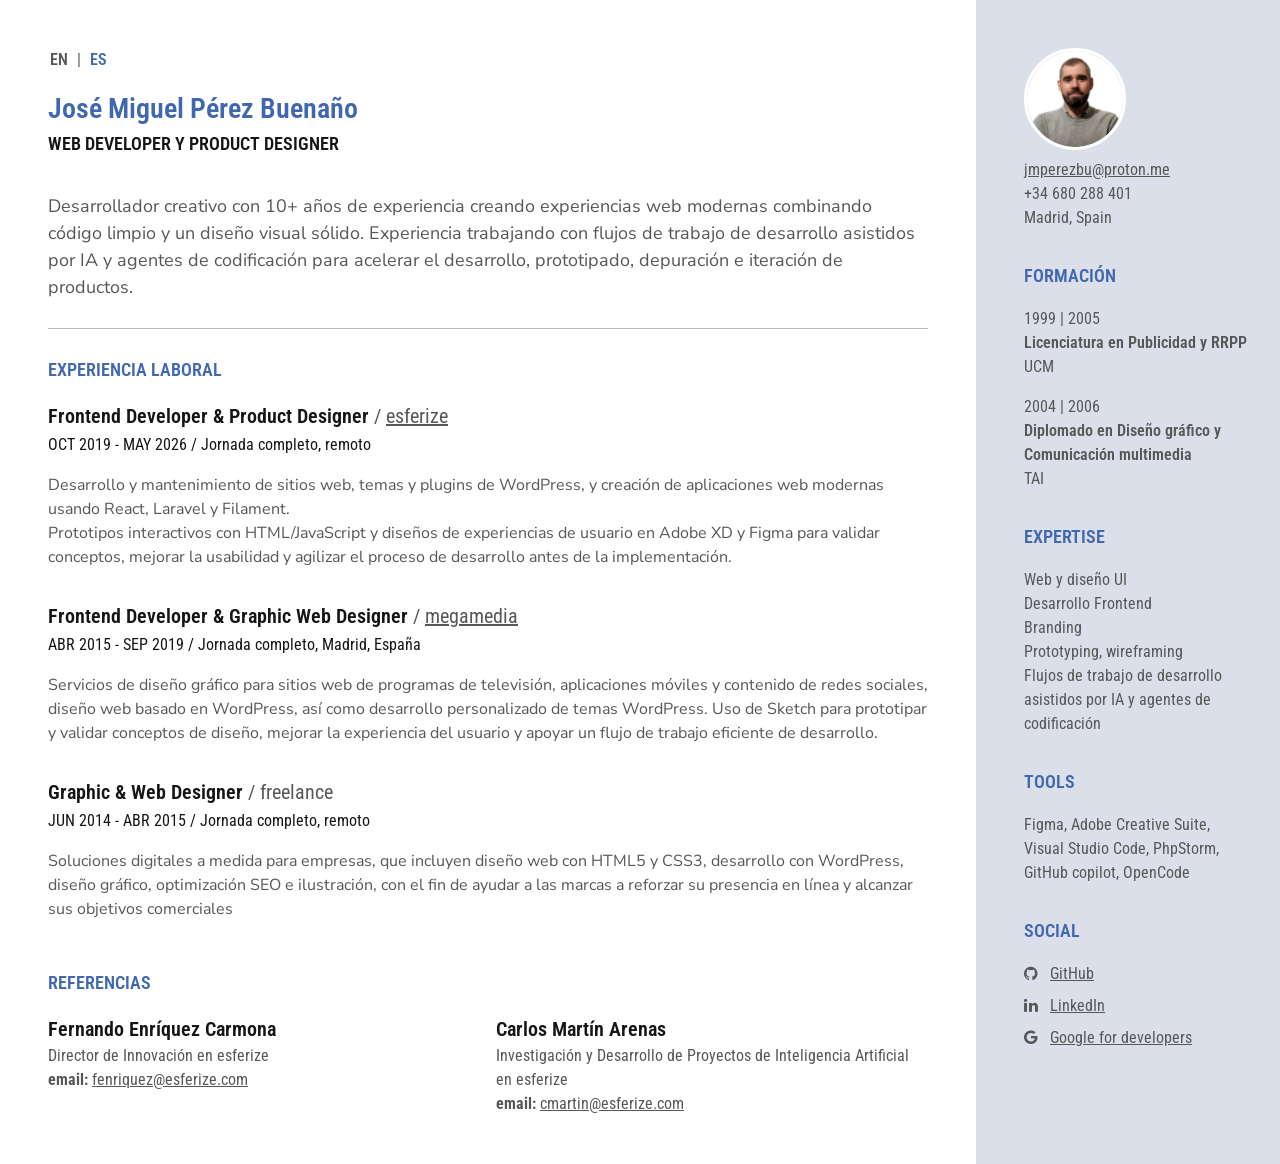
==== index-es.html @ ab6ce2e6 "spanish translation" ====
<html lang="es">
  <head>
    <title>José Miguel Pérez Buenaño - Frontend Developer & Product Designer | CV</title>
    <meta charset="UTF-8">
    <meta name="viewport" content="width=device-width, initial-scale=1">
    <link rel="icon" href="assets/favicon.ico" sizes="32x32">
    <link rel="icon" href="assets/genfavicon-32.png" sizes="32x32">
    <link rel="icon" href="assets/genfavicon-16.png" sizes="16x16">
    <link rel="apple-touch-icon" href="assets/apple-touch-icon-57x57.png" sizes="57x57">
    <link rel="apple-touch-icon" href="assets/apple-touch-icon-114x114.png" sizes="114x114">
    <link rel="apple-touch-icon" href="assets/apple-touch-icon-120x120.png" sizes="120x120">
    <link rel="apple-touch-icon" href="assets/apple-touch-icon-180x180.png" sizes="180x180">
    <link rel="manifest" href="assets/site.webmanifest">
    <meta name="description" content="Desarrollador frontend y diseñador de productos con 10+ años de experiencia. Experto en React, Laravel, desarrollo asistido por IA y diseño web.">
    <meta name="robots" content="index, follow">
    <meta name="theme-color" content="#151515">
    <link rel="canonical" href="https://jmperezbu-cv.netlify.app/">
    <meta property="og:title" content="José Miguel Pérez Buenaño - Desarrollador Frontend y Diseñador de Productos">
    <meta property="og:description" content="Desarrollador creativo con 10+ años construyendo experiencias web modernas combinando código limpio y diseño visual sólido.">
    <meta property="og:type" content="profile">
    <meta property="og:url" content="https://jmperezbu-cv.netlify.app/">
    <meta property="og:image" content="https://jmperezbu-cv.netlify.app/assets/jmperezbu.png">
    <meta name="twitter:card" content="summary_large_image">
    <meta name="twitter:title" content="José Miguel Pérez Buenaño - Desarrollador Frontend y Diseñador de Productos">
    <meta name="twitter:description" content="Desarrollador creativo con 10+ años construyendo experiencias web modernas combinando código limpio y diseño visual sólido.">
    <meta name="twitter:image" content="https://jmperezbu-cv.netlify.app/assets/jmperezbu.png">
    <link rel="preconnect" href="https://fonts.googleapis.com">
    <link href="https://fonts.googleapis.com/css2?family=Nunito+Sans:ital,opsz,wght@0,6..12,200..1000;1,6..12,200..1000&family=Roboto+Condensed:ital,wght@0,100..900;1,100..900&display=swap" rel="stylesheet">
    <link rel="stylesheet" href="https://cdnjs.cloudflare.com/ajax/libs/font-awesome/4.7.0/css/font-awesome.min.css">
    <link rel="stylesheet" href="assets/style.css">
    <script type="application/ld+json">
    {
      "@context": "https://schema.org",
      "@type": "Person",
      "name": "José Miguel Pérez Buenaño",
      "url": "https://jmperezbu-cv.netlify.app/",
      "image": "https://jmperezbu-cv.netlify.app/assets/jmperezbu.png",
      "jobTitle": "Desarrollador Frontend y Diseñador de Productos",
      "email": "jmperezbu@proton.me",
      "telephone": "+34 680 288 401",
      "description": "Desarrollador creativo con 10+ años de experiencia construyendo experiencias web modernas combinando código limpio y diseño visual sólido.",
      "address": {
        "@type": "PostalAddress",
        "addressCity": "Madrid",
        "addressCountry": "España"
      },
      "sameAs": [
        "https://github.com/semiarte",
        "https://www.linkedin.com/in/semiarte/?locale=en-US",
        "https://me.developers.google.com/u/josemipebu"
      ],
      "knowsAbout": [
        "Diseño web y UI",
        "Desarrollo frontend",
        "Branding",
        "Prototipado",
        "Desarrollo asistido por IA"
      ],
      "worksFor": {
        "@type": "Organization",
        "name": "esferize",
        "url": "https://www.esferize.com/"
      }
    }
    </script>
  </head>
  <body>
    <div class="container">
        <div class="layout">
            <!-- main content -->
            <div class="main-content">
                <nav>
                    <ul>
                        <li><a class="nav-link_link" href=".">EN</a></li>
                        <li>|</li>
                        <li><a class="nav-link_active" href="index-es.html">ES</a></li>
                    </ul>
                </nav>
                <header>
                    <h1>José Miguel Pérez Buenaño</h1>
                    <h2>Web developer y product designer</h2>
                <p>Desarrollador creativo con 10+ años de experiencia creando experiencias web modernas combinando código limpio y un diseño visual sólido. Experiencia trabajando con flujos de trabajo de desarrollo asistidos por IA y agentes de codificación para acelerar el desarrollo, prototipado, depuración e iteración de productos.</p>
                </header>
                <main>
                    <!-- Work Experience section -->
                    <section class="experience">
                        <h3>Experiencia laboral</h3>
                        <div class="experience-items">
                            <!-- Experience item 1 -->
                            <div class="experience-item">
                                <h4>Frontend Developer & Product Designer
                                    <span class="company-name">/ <a href="https://www.esferize.com/"
                                            target="_blank">esferize</a></span>
                                </h4>
                                <p class="company-date">OCT 2019 - MAY 2026 <span class="company-location">/ Jornada completo,
                                        remoto</span></p>
                                <div class="job-description">
                                <p>Desarrollo y mantenimiento de sitios web, temas y plugins de WordPress, y creación de aplicaciones web modernas usando React, Laravel y Filament.</p>
                                <p>Prototipos interactivos con HTML/JavaScript y diseños de experiencias de usuario en Adobe XD y Figma para validar conceptos, mejorar la usabilidad y agilizar el proceso de desarrollo antes de la implementación.</p>
                                </div>
                            </div>
                            <!-- Experience item 2 -->
                            <div class="experience-item">
                                <h4>Frontend Developer & Graphic Web Designer
                                    <span class="company-name">/ <a href="https://megamedia.es/"
                                            target="_blank">megamedia</a></span>
                                </h4>
                            <p class="company-date">ABR 2015 - SEP 2019 <span class="company-location">/ Jornada completo, Madrid,
                                        España</span></p>
                                <div class="job-description">
                                    <p>Servicios de diseño gráfico para sitios web de programas de televisión, aplicaciones móviles y contenido de redes sociales, diseño web basado en WordPress, así como desarrollo personalizado de temas WordPress. Uso de Sketch para prototipar y validar conceptos de diseño, mejorar la experiencia del usuario y apoyar un flujo de trabajo eficiente de desarrollo.</p>
                                </div>
                            </div>
                            <!-- Experience item 3 -->
                            <div class="experience-item">
                                <h4>Graphic & Web Designer
                                    <span class="company-name">/ freelance</span>
                                </h4>
                                <p class="company-date">JUN 2014 - ABR 2015 <span class="company-location">/ Jornada completo,
                                        remoto</span></p>
                                <div class="job-description">
                                    <p>Soluciones digitales a medida para empresas, que incluyen diseño web con HTML5 y CSS3, desarrollo con WordPress, diseño gráfico, optimización SEO e ilustración, con el fin de ayudar a las marcas a reforzar su presencia en línea y alcanzar sus objetivos comerciales</p>
                                </div>
                            </div>
                        </div>
                    </section>
                    <!-- References section -->
                    <section class="references">
                        <h3>Referencias</h3>
                        <div class="reference-items">
                            <!-- Reference item 1 -->
                            <div class="reference-item">
                                <h4>Fernando Enríquez Carmona</h4>
                                <p>Director de Innovación en esferize</p>
                                <p><strong>email:</strong> <a href="mailto:email: fenriquez@esferize.com"
                                        target="_blank">fenriquez@esferize.com</a></p>
                            </div>
                            <!-- Reference item 2 -->
                            <div class="reference-item">
                                <h4>Carlos Martín Arenas</h4>
                                <p>Investigación y Desarrollo de Proyectos de Inteligencia Artificial en esferize</p>
                                <p><strong>email:</strong> <a href="mailto:email: cmartin@esferize.com"
                                        target="_blank">cmartin@esferize.com</a></p>
                            </div>
                        </div>
                    </section>
                </main>
            </div>
            <!-- sidebar  -->
            <aside>
                <!-- Personal Information -->
                <section class="personal-info">
                    <div class="personal-photo">
                        <img src="assets/jmperezbu.png" width="102" height="102" alt="José Miguel Pérez Buenaño" class="profile-photo">
                    </div>
                    <div class="personal-details">
                        <p><a href="mailto:jmperezbu@proton.me" target="_blank">jmperezbu@proton.me</a></p>
                        <p>+34 680 288 401</p>
                        <p>Madrid, Spain</p>
                    </div>
                </section>
                <!-- Education -->
                <section class="education">
                    <h3>Formación</h3>
                    <div class="education-items">
                        <!-- Education 1 -->
                        <div class="education-item">
                            <p class="education-item_years">1999 | 2005</p>
                            <h4>Licenciatura en Publicidad y RRPP</h4>
                            <p class="education-item_institution">UCM</p>
                        </div>
                        <!-- Education item 2 -->
                        <div class="education-item">
                            <p class="education-item_years">2004 | 2006</p>
                            <h4>Diplomado en Diseño gráfico y Comunicación multimedia</h4>
                            <p class="education-item_institution">TAI</p>
                        </div>
                    </div>
                </section>
                <section class="expertise">
                    <h3>Expertise</h3>
                    <ul class="skills-list">
                        <li>Web y diseño UI</li>
                        <li>Desarrollo Frontend</li>
                        <li>Branding</li>
                        <li>Prototyping, wireframing</li>
                        <li>Flujos de trabajo de desarrollo asistidos por IA y agentes de codificación</li>
                    </ul>
                </section>
                <section class="tools">
                    <h3>Tools</h3>
                    <p class="skills-list">
                        Figma, Adobe Creative Suite, Visual Studio Code, PhpStorm, GitHub copilot, OpenCode
                    </p>
                </section>
                <section class="social">
                    <h3>Social</h3>
                    <ul class="social-links">
                    <li><i class="fa fa-github" aria-hidden="true"></i> <a href="https://github.com/semiarte" target="_blank">GitHub</a></li>
                    <li><i class="fa fa-linkedin" aria-hidden="true"></i> <a href="https://www.linkedin.com/in/semiarte/?locale=es" target="_blank">LinkedIn</a></li>
                    <li><i class="fa fa-google" aria-hidden="true"></i> <a href="https://me.developers.google.com/u/josemipebu" target="_blank">Google for developers</a>
                        </li>
                    </ul>
                </section>
            </aside>
        </div>
    </div>
  </body>
</html>
---- assets/style.css ----
* {
    margin: 0;
    padding: 0;
    box-sizing: border-box;
}

:root {
    --primary-color: #151515;
    --accent-color: #4167AF;
    --background-color: #DADFE9;
    --text-color: #575757;
}

.container {
    width: 100%;
    margin: 0 auto;
    max-width: 1320px;
}

html, body {
    font-size: 16px;
    line-height: 1.5;
    color: var(--text-color);
}

h1, h2, h3, h4 {
    color: var(--primary-color);
}

html, body, h1, h2, h3, h4 { font-family: "Roboto Condensed", sans-serif; }

h1 {
    font-size: 28px;
}

h2, h3 {
    font-size: 18px;
}

h4 {
    font-size: 20px;
}

h1, h2, h3, h4 { font-weight: 600; }

h2, h3 { text-transform: uppercase; }

.experience-item h4 {
    margin-bottom: 2px;
}
.company-name {
    font-weight: 400;
    color: var(--text-color);
}
.company-date { margin-bottom: 1em; color: var(--primary-color); }

nav {
    margin-bottom: 1em;
}
nav li {
    display: inline-block;
    margin: 0 .15em;
}

nav li a {
    font-weight: 600;
    text-decoration: none;
    margin: 0;
}

a.nav-link {
    transition: color 0.3s ease;
}
a:hover.nav-link {
    color: #000000;
}

a.nav-link_active {
    color: var(--accent-color);
}

header p, .job-description {
  font-family: "Nunito Sans", sans-serif;
}

header h2 {
    margin-bottom: 2em;
}

header p {
    font-size: 18px;
    border-bottom: 1px solid rgba(0, 0, 0, .25);
    padding-bottom: 1.5em;
    margin-bottom: 1.5em;
}

h1, main h3, aside h3 {
    color: var(--accent-color);
}

main h3, aside h3 {
    margin-bottom: 1em;
}

.experience {
    margin-bottom: 3em;
}

.experience-item {
    margin-bottom: 2em;
}

.reference-items {
    display: grid;
    grid-template-columns: 1fr 1fr;
    gap: 1em;
    align-items: start;
}

li {
    list-style: none;
}

a {
    color: inherit;
}

.layout {
    display: grid;
    grid-template-columns: 3fr 1fr;
    gap: 1em;
    align-items: start;
    padding-left: 3em;
}

.main-content, aside { min-width: 0; padding-top: 3em;padding-bottom: 3em; }

.main-content {
    padding-right: 2em;
}

aside {
    background-color: var(--background-color);
    padding-right: 2em;
    padding-left: 3em;
    height: 100%;
}

aside section {
    margin-bottom: 2em;
}

img.profile-photo {
    border-radius: 65px;
    border: 3px solid #fff;
    margin-bottom: .5em;
}

.education-items {
    display: grid;
    gap: 1em;
}

.education-item h4 {
    color: var(--text-color);
    font-size: 1em;
}

.social-links li {
    margin-bottom: .5em;
}

.social-links i {
    margin-right: .5em;
}

@media (max-width:480px){
  .reference-items {
    grid-template-columns: 1fr;
  }
  .personal-info {
    display: grid;
    grid-template-columns: 1fr 1fr;
    align-items: center;
  }
}

@media (max-width: 768px){
  .layout {
    grid-template-columns: 1fr;
    padding-left: 0;
  }
  .main-content {
    padding-left: 2em;
  }
}

/* Alternativa: mantener side-by-side en tablets pero con columnas flexibles */
@media (min-width: 769px) and (max-width: 1024px){
  .layout{
    grid-template-columns: 2.5fr 1fr; /* un poco más compacto que 3fr/1fr */
  }
}
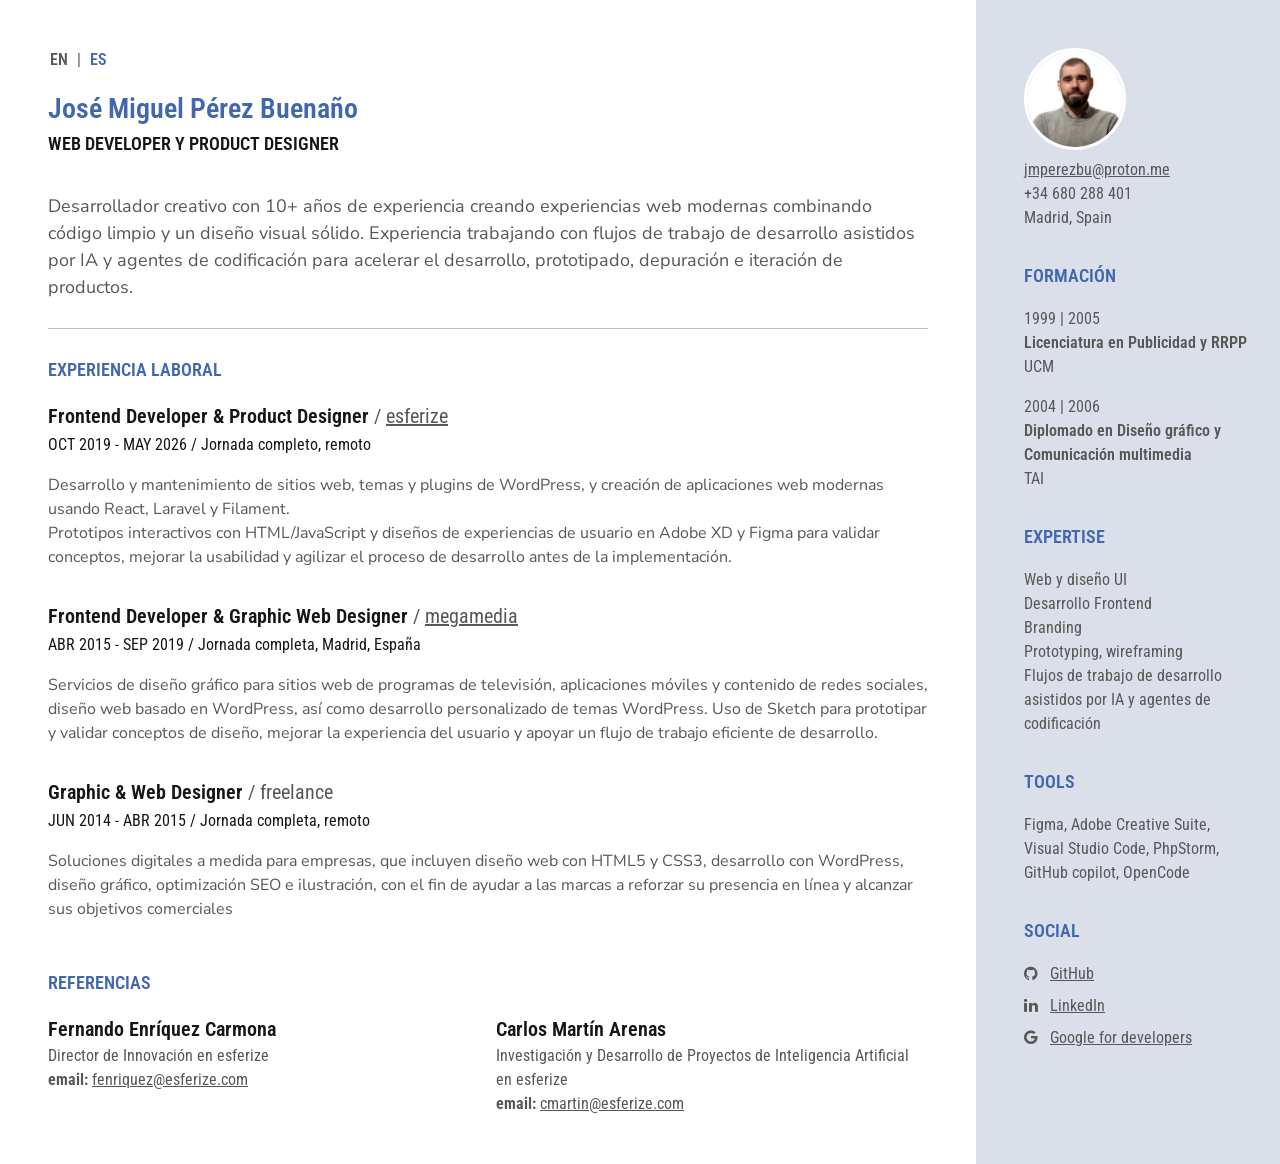
==== commit 4833f202: "small language fix" ====
--- a/index-es.html
+++ b/index-es.html
@@ -105,7 +105,7 @@
                                     <span class="company-name">/ <a href="https://megamedia.es/"
                                             target="_blank">megamedia</a></span>
                                 </h4>
-                            <p class="company-date">ABR 2015 - SEP 2019 <span class="company-location">/ Jornada completo, Madrid,
+                            <p class="company-date">ABR 2015 - SEP 2019 <span class="company-location">/ Jornada completa, Madrid,
                                         España</span></p>
                                 <div class="job-description">
                                     <p>Servicios de diseño gráfico para sitios web de programas de televisión, aplicaciones móviles y contenido de redes sociales, diseño web basado en WordPress, así como desarrollo personalizado de temas WordPress. Uso de Sketch para prototipar y validar conceptos de diseño, mejorar la experiencia del usuario y apoyar un flujo de trabajo eficiente de desarrollo.</p>
@@ -116,7 +116,7 @@
                                 <h4>Graphic & Web Designer
                                     <span class="company-name">/ freelance</span>
                                 </h4>
-                                <p class="company-date">JUN 2014 - ABR 2015 <span class="company-location">/ Jornada completo,
+                                <p class="company-date">JUN 2014 - ABR 2015 <span class="company-location">/ Jornada completa,
                                         remoto</span></p>
                                 <div class="job-description">
                                     <p>Soluciones digitales a medida para empresas, que incluyen diseño web con HTML5 y CSS3, desarrollo con WordPress, diseño gráfico, optimización SEO e ilustración, con el fin de ayudar a las marcas a reforzar su presencia en línea y alcanzar sus objetivos comerciales</p>
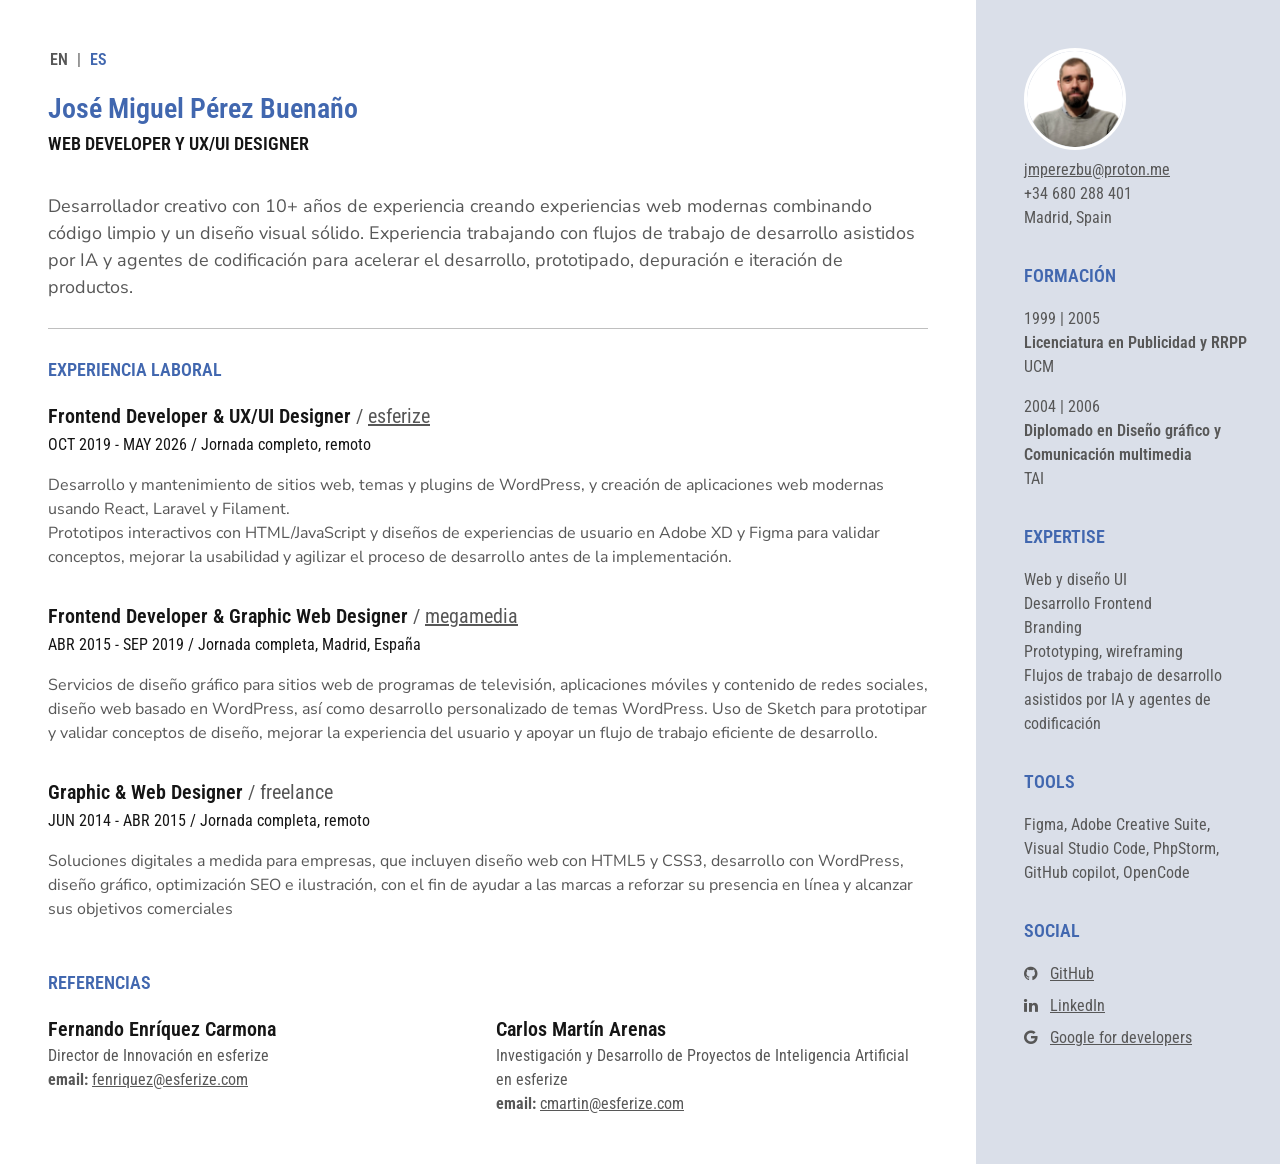
==== commit 05753f82: "position" ====
--- a/index-es.html
+++ b/index-es.html
@@ -1,6 +1,6 @@
 <html lang="es">
   <head>
-    <title>José Miguel Pérez Buenaño - Frontend Developer & Product Designer | CV</title>
+    <title>José Miguel Pérez Buenaño - Frontend Developer & UX/UI Designer | CV</title>
     <meta charset="UTF-8">
     <meta name="viewport" content="width=device-width, initial-scale=1">
     <link rel="icon" href="assets/favicon.ico" sizes="32x32">
@@ -11,7 +11,7 @@
     <link rel="apple-touch-icon" href="assets/apple-touch-icon-120x120.png" sizes="120x120">
     <link rel="apple-touch-icon" href="assets/apple-touch-icon-180x180.png" sizes="180x180">
     <link rel="manifest" href="assets/site.webmanifest">
-    <meta name="description" content="Desarrollador frontend y diseñador de productos con 10+ años de experiencia. Experto en React, Laravel, desarrollo asistido por IA y diseño web.">
+    <meta name="description" content="Desarrollador frontend y diseñador UX/UI con 10+ años de experiencia. Experto en React, Laravel, desarrollo asistido por IA y diseño web.">
     <meta name="robots" content="index, follow">
     <meta name="theme-color" content="#151515">
     <link rel="canonical" href="https://jmperezbu-cv.netlify.app/">
@@ -35,7 +35,7 @@
       "name": "José Miguel Pérez Buenaño",
       "url": "https://jmperezbu-cv.netlify.app/",
       "image": "https://jmperezbu-cv.netlify.app/assets/jmperezbu.png",
-      "jobTitle": "Desarrollador Frontend y Diseñador de Productos",
+      "jobTitle": "Desarrollador Frontend y Diseñador UX/UI",
       "email": "jmperezbu@proton.me",
       "telephone": "+34 680 288 401",
       "description": "Desarrollador creativo con 10+ años de experiencia construyendo experiencias web modernas combinando código limpio y diseño visual sólido.",
@@ -78,7 +78,7 @@
                 </nav>
                 <header>
                     <h1>José Miguel Pérez Buenaño</h1>
-                    <h2>Web developer y product designer</h2>
+                    <h2>Web developer y UX/UI designer</h2>
                 <p>Desarrollador creativo con 10+ años de experiencia creando experiencias web modernas combinando código limpio y un diseño visual sólido. Experiencia trabajando con flujos de trabajo de desarrollo asistidos por IA y agentes de codificación para acelerar el desarrollo, prototipado, depuración e iteración de productos.</p>
                 </header>
                 <main>
@@ -88,7 +88,7 @@
                         <div class="experience-items">
                             <!-- Experience item 1 -->
                             <div class="experience-item">
-                                <h4>Frontend Developer & Product Designer
+                                <h4>Frontend Developer & UX/UI Designer
                                     <span class="company-name">/ <a href="https://www.esferize.com/"
                                             target="_blank">esferize</a></span>
                                 </h4>
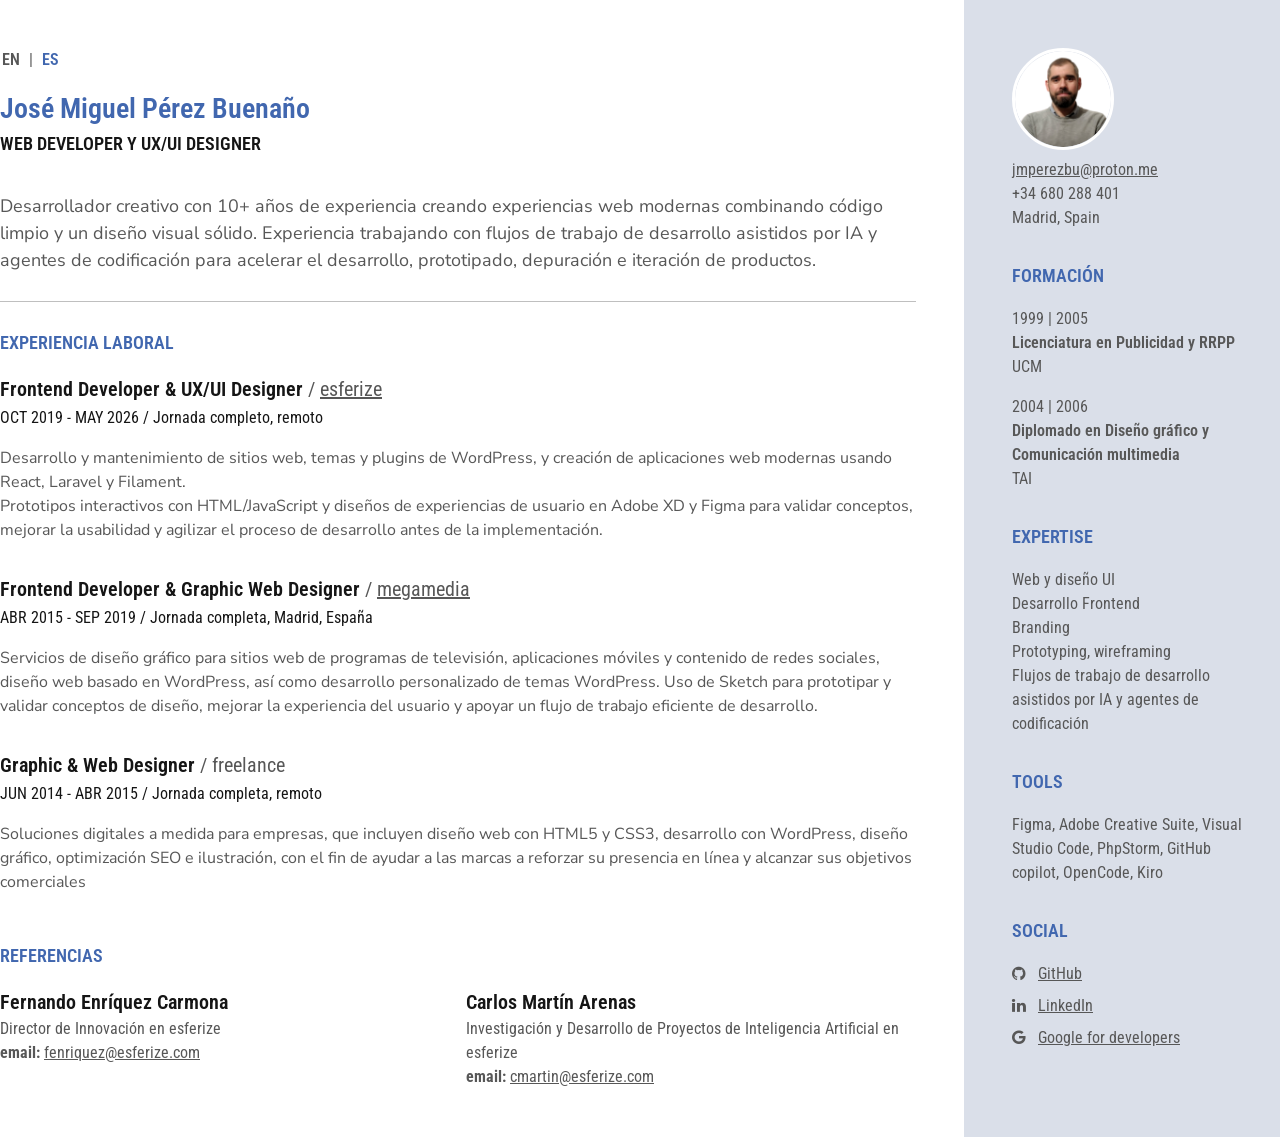
==== commit b433a0ed: "added new tool" ====
--- a/index-es.html
+++ b/index-es.html
@@ -190,7 +190,7 @@
                 <section class="tools">
                     <h3>Tools</h3>
                     <p class="skills-list">
-                        Figma, Adobe Creative Suite, Visual Studio Code, PhpStorm, GitHub copilot, OpenCode
+                        Figma, Adobe Creative Suite, Visual Studio Code, PhpStorm, GitHub copilot, OpenCode, Kiro
                     </p>
                 </section>
                 <section class="social">
--- a/assets/style.css
+++ b/assets/style.css
@@ -15,7 +15,7 @@
 .container {
     width: 100%;
     margin: 0 auto;
-    max-width: 1320px;
+    max-width: 1280px;
 }
 
 html, body {
@@ -131,7 +131,6 @@
     grid-template-columns: 3fr 1fr;
     gap: 1em;
     align-items: start;
-    padding-left: 3em;
 }
 
 .main-content, aside { min-width: 0; padding-top: 3em;padding-bottom: 3em; }
@@ -186,12 +185,12 @@
   }
 }
 
-@media (max-width: 768px){
+@media (max-width: 820px){
   .layout {
     grid-template-columns: 1fr;
-    padding-left: 0;
-  }
-  .main-content {
+  }
+  .main-content,
+  aside {
     padding-left: 2em;
   }
 }
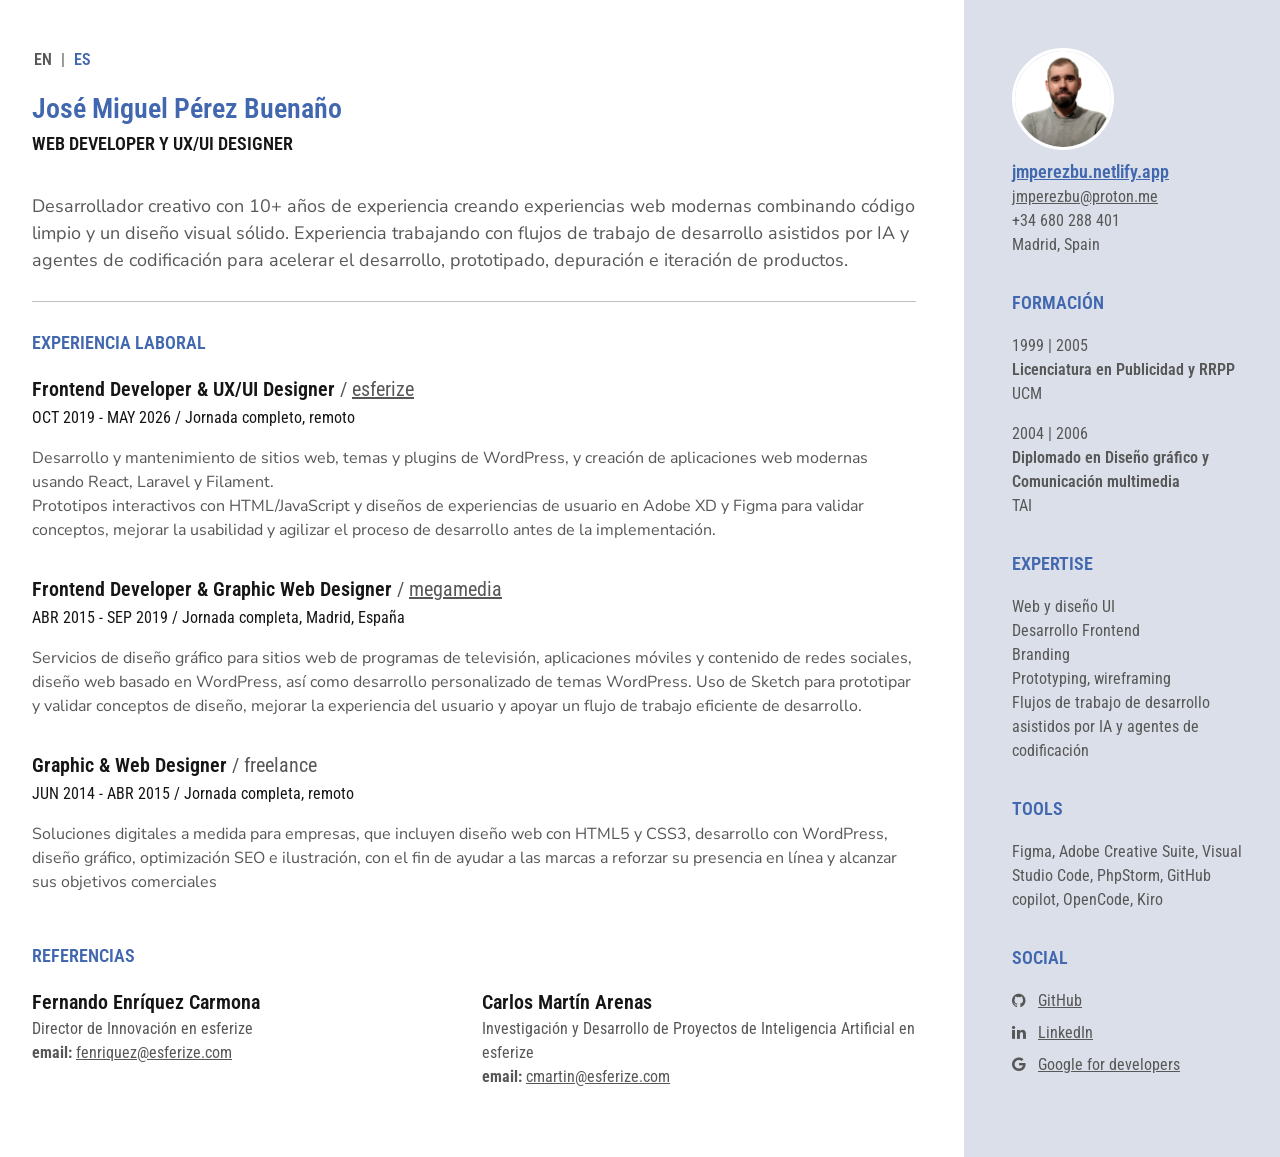
==== commit ccd44a71: "personal site" ====
--- a/index-es.html
+++ b/index-es.html
@@ -1,5 +1,6 @@
 <html lang="es">
-  <head>
+
+<head>
     <title>José Miguel Pérez Buenaño - Frontend Developer & UX/UI Designer | CV</title>
     <meta charset="UTF-8">
     <meta name="viewport" content="width=device-width, initial-scale=1">
@@ -11,21 +12,26 @@
     <link rel="apple-touch-icon" href="assets/apple-touch-icon-120x120.png" sizes="120x120">
     <link rel="apple-touch-icon" href="assets/apple-touch-icon-180x180.png" sizes="180x180">
     <link rel="manifest" href="assets/site.webmanifest">
-    <meta name="description" content="Desarrollador frontend y diseñador UX/UI con 10+ años de experiencia. Experto en React, Laravel, desarrollo asistido por IA y diseño web.">
+    <meta name="description"
+        content="Desarrollador frontend y diseñador UX/UI con 10+ años de experiencia. Experto en React, Laravel, desarrollo asistido por IA y diseño web.">
     <meta name="robots" content="index, follow">
     <meta name="theme-color" content="#151515">
     <link rel="canonical" href="https://jmperezbu-cv.netlify.app/">
     <meta property="og:title" content="José Miguel Pérez Buenaño - Desarrollador Frontend y Diseñador de Productos">
-    <meta property="og:description" content="Desarrollador creativo con 10+ años construyendo experiencias web modernas combinando código limpio y diseño visual sólido.">
+    <meta property="og:description"
+        content="Desarrollador creativo con 10+ años construyendo experiencias web modernas combinando código limpio y diseño visual sólido.">
     <meta property="og:type" content="profile">
     <meta property="og:url" content="https://jmperezbu-cv.netlify.app/">
     <meta property="og:image" content="https://jmperezbu-cv.netlify.app/assets/jmperezbu.png">
     <meta name="twitter:card" content="summary_large_image">
     <meta name="twitter:title" content="José Miguel Pérez Buenaño - Desarrollador Frontend y Diseñador de Productos">
-    <meta name="twitter:description" content="Desarrollador creativo con 10+ años construyendo experiencias web modernas combinando código limpio y diseño visual sólido.">
+    <meta name="twitter:description"
+        content="Desarrollador creativo con 10+ años construyendo experiencias web modernas combinando código limpio y diseño visual sólido.">
     <meta name="twitter:image" content="https://jmperezbu-cv.netlify.app/assets/jmperezbu.png">
     <link rel="preconnect" href="https://fonts.googleapis.com">
-    <link href="https://fonts.googleapis.com/css2?family=Nunito+Sans:ital,opsz,wght@0,6..12,200..1000;1,6..12,200..1000&family=Roboto+Condensed:ital,wght@0,100..900;1,100..900&display=swap" rel="stylesheet">
+    <link
+        href="https://fonts.googleapis.com/css2?family=Nunito+Sans:ital,opsz,wght@0,6..12,200..1000;1,6..12,200..1000&family=Roboto+Condensed:ital,wght@0,100..900;1,100..900&display=swap"
+        rel="stylesheet">
     <link rel="stylesheet" href="https://cdnjs.cloudflare.com/ajax/libs/font-awesome/4.7.0/css/font-awesome.min.css">
     <link rel="stylesheet" href="assets/style.css">
     <script type="application/ld+json">
@@ -63,8 +69,9 @@
       }
     }
     </script>
-  </head>
-  <body>
+</head>
+
+<body>
     <div class="container">
         <div class="layout">
             <!-- main content -->
@@ -79,7 +86,10 @@
                 <header>
                     <h1>José Miguel Pérez Buenaño</h1>
                     <h2>Web developer y UX/UI designer</h2>
-                <p>Desarrollador creativo con 10+ años de experiencia creando experiencias web modernas combinando código limpio y un diseño visual sólido. Experiencia trabajando con flujos de trabajo de desarrollo asistidos por IA y agentes de codificación para acelerar el desarrollo, prototipado, depuración e iteración de productos.</p>
+                    <p>Desarrollador creativo con 10+ años de experiencia creando experiencias web modernas combinando
+                        código limpio y un diseño visual sólido. Experiencia trabajando con flujos de trabajo de
+                        desarrollo asistidos por IA y agentes de codificación para acelerar el desarrollo, prototipado,
+                        depuración e iteración de productos.</p>
                 </header>
                 <main>
                     <!-- Work Experience section -->
@@ -92,11 +102,15 @@
                                     <span class="company-name">/ <a href="https://www.esferize.com/"
                                             target="_blank">esferize</a></span>
                                 </h4>
-                                <p class="company-date">OCT 2019 - MAY 2026 <span class="company-location">/ Jornada completo,
+                                <p class="company-date">OCT 2019 - MAY 2026 <span class="company-location">/ Jornada
+                                        completo,
                                         remoto</span></p>
                                 <div class="job-description">
-                                <p>Desarrollo y mantenimiento de sitios web, temas y plugins de WordPress, y creación de aplicaciones web modernas usando React, Laravel y Filament.</p>
-                                <p>Prototipos interactivos con HTML/JavaScript y diseños de experiencias de usuario en Adobe XD y Figma para validar conceptos, mejorar la usabilidad y agilizar el proceso de desarrollo antes de la implementación.</p>
+                                    <p>Desarrollo y mantenimiento de sitios web, temas y plugins de WordPress, y
+                                        creación de aplicaciones web modernas usando React, Laravel y Filament.</p>
+                                    <p>Prototipos interactivos con HTML/JavaScript y diseños de experiencias de usuario
+                                        en Adobe XD y Figma para validar conceptos, mejorar la usabilidad y agilizar el
+                                        proceso de desarrollo antes de la implementación.</p>
                                 </div>
                             </div>
                             <!-- Experience item 2 -->
@@ -105,10 +119,15 @@
                                     <span class="company-name">/ <a href="https://megamedia.es/"
                                             target="_blank">megamedia</a></span>
                                 </h4>
-                            <p class="company-date">ABR 2015 - SEP 2019 <span class="company-location">/ Jornada completa, Madrid,
+                                <p class="company-date">ABR 2015 - SEP 2019 <span class="company-location">/ Jornada
+                                        completa, Madrid,
                                         España</span></p>
                                 <div class="job-description">
-                                    <p>Servicios de diseño gráfico para sitios web de programas de televisión, aplicaciones móviles y contenido de redes sociales, diseño web basado en WordPress, así como desarrollo personalizado de temas WordPress. Uso de Sketch para prototipar y validar conceptos de diseño, mejorar la experiencia del usuario y apoyar un flujo de trabajo eficiente de desarrollo.</p>
+                                    <p>Servicios de diseño gráfico para sitios web de programas de televisión,
+                                        aplicaciones móviles y contenido de redes sociales, diseño web basado en
+                                        WordPress, así como desarrollo personalizado de temas WordPress. Uso de Sketch
+                                        para prototipar y validar conceptos de diseño, mejorar la experiencia del
+                                        usuario y apoyar un flujo de trabajo eficiente de desarrollo.</p>
                                 </div>
                             </div>
                             <!-- Experience item 3 -->
@@ -116,10 +135,14 @@
                                 <h4>Graphic & Web Designer
                                     <span class="company-name">/ freelance</span>
                                 </h4>
-                                <p class="company-date">JUN 2014 - ABR 2015 <span class="company-location">/ Jornada completa,
+                                <p class="company-date">JUN 2014 - ABR 2015 <span class="company-location">/ Jornada
+                                        completa,
                                         remoto</span></p>
                                 <div class="job-description">
-                                    <p>Soluciones digitales a medida para empresas, que incluyen diseño web con HTML5 y CSS3, desarrollo con WordPress, diseño gráfico, optimización SEO e ilustración, con el fin de ayudar a las marcas a reforzar su presencia en línea y alcanzar sus objetivos comerciales</p>
+                                    <p>Soluciones digitales a medida para empresas, que incluyen diseño web con HTML5 y
+                                        CSS3, desarrollo con WordPress, diseño gráfico, optimización SEO e ilustración,
+                                        con el fin de ayudar a las marcas a reforzar su presencia en línea y alcanzar
+                                        sus objetivos comerciales</p>
                                 </div>
                             </div>
                         </div>
@@ -151,9 +174,11 @@
                 <!-- Personal Information -->
                 <section class="personal-info">
                     <div class="personal-photo">
-                        <img src="assets/jmperezbu.png" width="102" height="102" alt="José Miguel Pérez Buenaño" class="profile-photo">
+                        <img src="assets/jmperezbu.png" width="102" height="102" alt="José Miguel Pérez Buenaño"
+                            class="profile-photo">
                     </div>
                     <div class="personal-details">
+                        <h3><a href="https://jmperezbu.netlify.app/es/" target="_blank">jmperezbu.netlify.app</a></h3>
                         <p><a href="mailto:jmperezbu@proton.me" target="_blank">jmperezbu@proton.me</a></p>
                         <p>+34 680 288 401</p>
                         <p>Madrid, Spain</p>
@@ -196,14 +221,19 @@
                 <section class="social">
                     <h3>Social</h3>
                     <ul class="social-links">
-                    <li><i class="fa fa-github" aria-hidden="true"></i> <a href="https://github.com/semiarte" target="_blank">GitHub</a></li>
-                    <li><i class="fa fa-linkedin" aria-hidden="true"></i> <a href="https://www.linkedin.com/in/semiarte/?locale=es" target="_blank">LinkedIn</a></li>
-                    <li><i class="fa fa-google" aria-hidden="true"></i> <a href="https://me.developers.google.com/u/josemipebu" target="_blank">Google for developers</a>
+                        <li><i class="fa fa-github" aria-hidden="true"></i> <a href="https://github.com/semiarte"
+                                target="_blank">GitHub</a></li>
+                        <li><i class="fa fa-linkedin" aria-hidden="true"></i> <a
+                                href="https://www.linkedin.com/in/semiarte/?locale=es" target="_blank">LinkedIn</a></li>
+                        <li><i class="fa fa-google" aria-hidden="true"></i> <a
+                                href="https://me.developers.google.com/u/josemipebu" target="_blank">Google for
+                                developers</a>
                         </li>
                     </ul>
                 </section>
             </aside>
         </div>
     </div>
-  </body>
+</body>
+
 </html>
--- a/assets/style.css
+++ b/assets/style.css
@@ -1,4 +1,3 @@
-
 * {
     margin: 0;
     padding: 0;
@@ -18,23 +17,35 @@
     max-width: 1280px;
 }
 
-html, body {
+html,
+body {
     font-size: 16px;
     line-height: 1.5;
     color: var(--text-color);
 }
 
-h1, h2, h3, h4 {
+h1,
+h2,
+h3,
+h4 {
     color: var(--primary-color);
 }
 
-html, body, h1, h2, h3, h4 { font-family: "Roboto Condensed", sans-serif; }
+html,
+body,
+h1,
+h2,
+h3,
+h4 {
+    font-family: "Roboto Condensed", sans-serif;
+}
 
 h1 {
     font-size: 28px;
 }
 
-h2, h3 {
+h2,
+h3 {
     font-size: 18px;
 }
 
@@ -42,22 +53,41 @@
     font-size: 20px;
 }
 
-h1, h2, h3, h4 { font-weight: 600; }
-
-h2, h3 { text-transform: uppercase; }
+h1,
+h2,
+h3,
+h4 {
+    font-weight: 600;
+}
+
+h2,
+h3 {
+    text-transform: uppercase;
+}
+
+.personal-details h3 {
+    text-transform: none;
+    margin-bottom: 0;
+}
 
 .experience-item h4 {
     margin-bottom: 2px;
 }
+
 .company-name {
     font-weight: 400;
     color: var(--text-color);
 }
-.company-date { margin-bottom: 1em; color: var(--primary-color); }
+
+.company-date {
+    margin-bottom: 1em;
+    color: var(--primary-color);
+}
 
 nav {
     margin-bottom: 1em;
 }
+
 nav li {
     display: inline-block;
     margin: 0 .15em;
@@ -72,6 +102,7 @@
 a.nav-link {
     transition: color 0.3s ease;
 }
+
 a:hover.nav-link {
     color: #000000;
 }
@@ -80,8 +111,9 @@
     color: var(--accent-color);
 }
 
-header p, .job-description {
-  font-family: "Nunito Sans", sans-serif;
+header p,
+.job-description {
+    font-family: "Nunito Sans", sans-serif;
 }
 
 header h2 {
@@ -95,11 +127,14 @@
     margin-bottom: 1.5em;
 }
 
-h1, main h3, aside h3 {
+h1,
+main h3,
+aside h3 {
     color: var(--accent-color);
 }
 
-main h3, aside h3 {
+main h3,
+aside h3 {
     margin-bottom: 1em;
 }
 
@@ -133,10 +168,16 @@
     align-items: start;
 }
 
-.main-content, aside { min-width: 0; padding-top: 3em;padding-bottom: 3em; }
+.main-content,
+aside {
+    min-width: 0;
+    padding-top: 3em;
+    padding-bottom: 3em;
+}
 
 .main-content {
     padding-right: 2em;
+    padding-left: 2rem;
 }
 
 aside {
@@ -174,30 +215,32 @@
     margin-right: .5em;
 }
 
-@media (max-width:480px){
-  .reference-items {
-    grid-template-columns: 1fr;
-  }
-  .personal-info {
-    display: grid;
-    grid-template-columns: 1fr 1fr;
-    align-items: center;
-  }
-}
-
-@media (max-width: 820px){
-  .layout {
-    grid-template-columns: 1fr;
-  }
-  .main-content,
-  aside {
-    padding-left: 2em;
-  }
+@media (max-width:480px) {
+    .reference-items {
+        grid-template-columns: 1fr;
+    }
+
+    .personal-info {
+        display: grid;
+        grid-template-columns: 1fr 1fr;
+        align-items: center;
+    }
+}
+
+@media (max-width: 820px) {
+    .layout {
+        grid-template-columns: 1fr;
+    }
+
+    aside {
+        padding-left: 2em;
+    }
 }
 
 /* Alternativa: mantener side-by-side en tablets pero con columnas flexibles */
-@media (min-width: 769px) and (max-width: 1024px){
-  .layout{
-    grid-template-columns: 2.5fr 1fr; /* un poco más compacto que 3fr/1fr */
-  }
+@media (min-width: 769px) and (max-width: 1024px) {
+    .layout {
+        grid-template-columns: 2.5fr 1fr;
+        /* un poco más compacto que 3fr/1fr */
+    }
 }
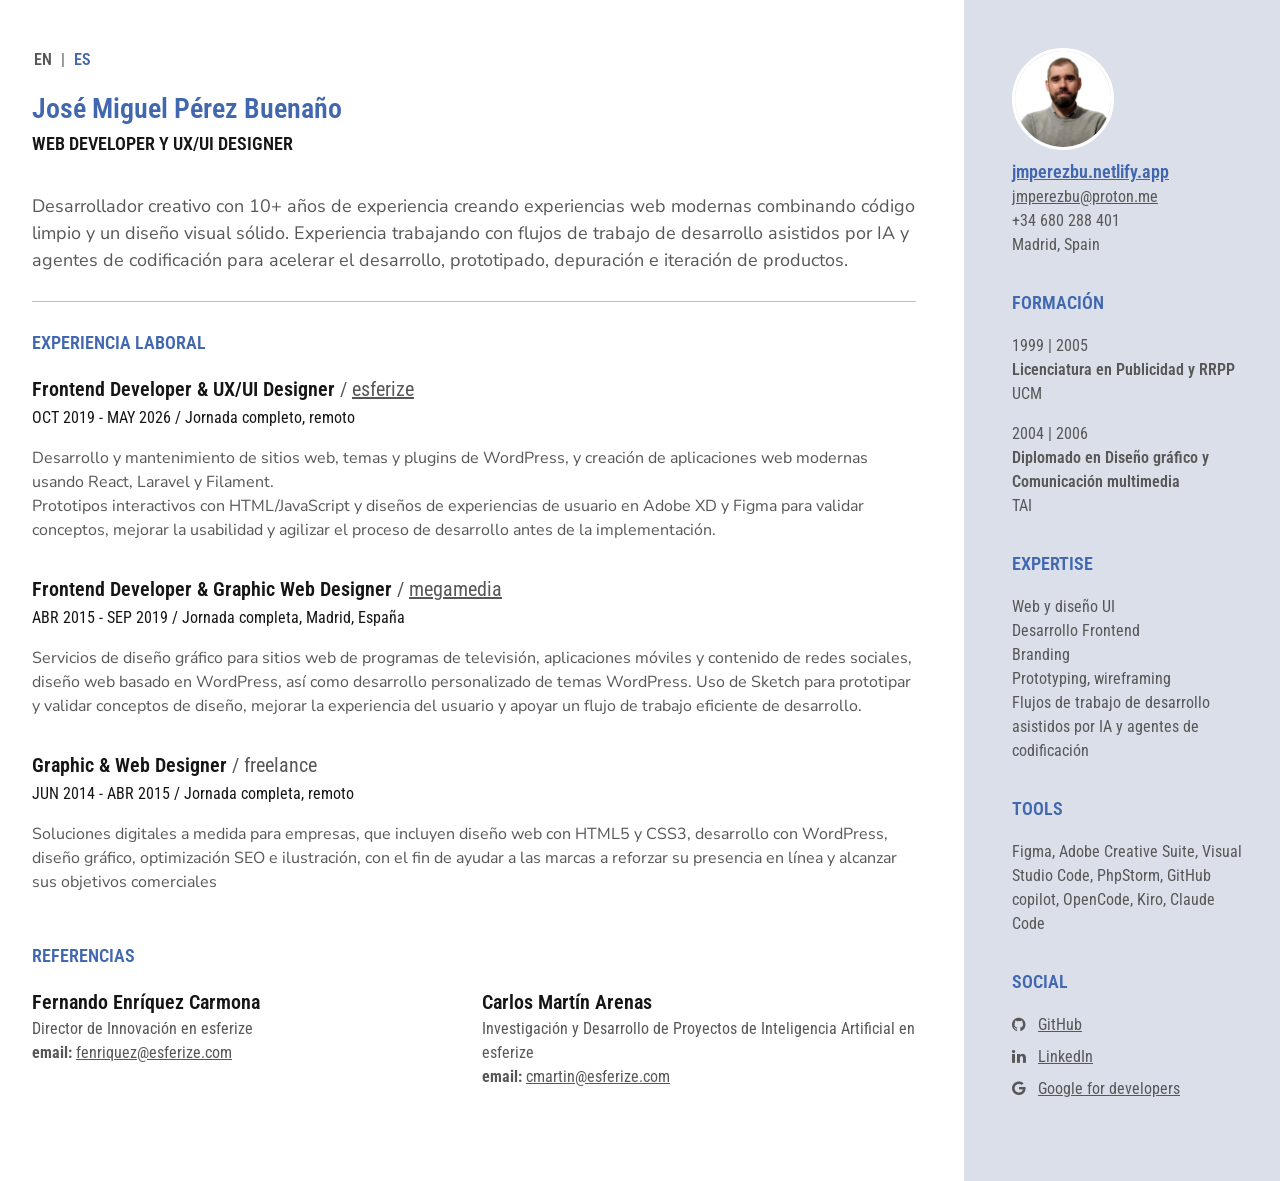
==== commit e48e29d1: "new tool" ====
--- a/index-es.html
+++ b/index-es.html
@@ -215,7 +215,8 @@
                 <section class="tools">
                     <h3>Tools</h3>
                     <p class="skills-list">
-                        Figma, Adobe Creative Suite, Visual Studio Code, PhpStorm, GitHub copilot, OpenCode, Kiro
+                        Figma, Adobe Creative Suite, Visual Studio Code, PhpStorm, GitHub copilot, OpenCode, Kiro,
+                        Claude Code
                     </p>
                 </section>
                 <section class="social">
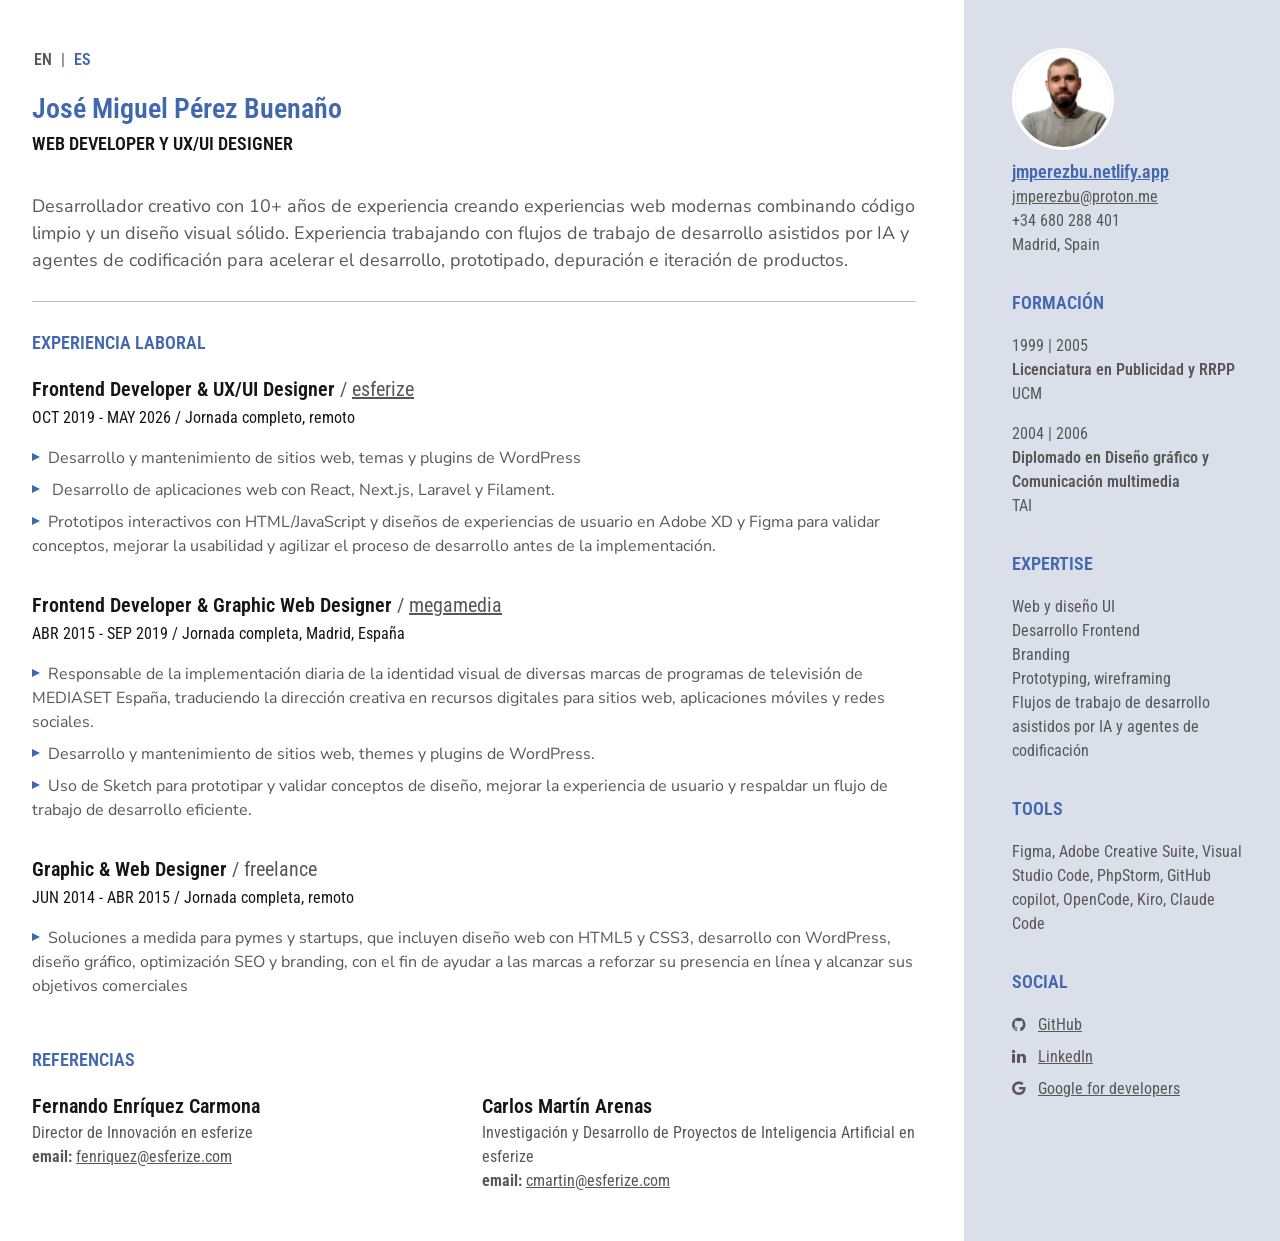
==== commit 3c275c4d: "work experience" ====
--- a/index-es.html
+++ b/index-es.html
@@ -106,8 +106,9 @@
                                         completo,
                                         remoto</span></p>
                                 <div class="job-description">
-                                    <p>Desarrollo y mantenimiento de sitios web, temas y plugins de WordPress, y
-                                        creación de aplicaciones web modernas usando React, Laravel y Filament.</p>
+                                    <p>Desarrollo y mantenimiento de sitios web, temas y plugins de WordPress</p>
+                                    <p>
+                                        Desarrollo de aplicaciones web con React, Next.js, Laravel y Filament.</p>
                                     <p>Prototipos interactivos con HTML/JavaScript y diseños de experiencias de usuario
                                         en Adobe XD y Figma para validar conceptos, mejorar la usabilidad y agilizar el
                                         proceso de desarrollo antes de la implementación.</p>
@@ -123,11 +124,14 @@
                                         completa, Madrid,
                                         España</span></p>
                                 <div class="job-description">
-                                    <p>Servicios de diseño gráfico para sitios web de programas de televisión,
-                                        aplicaciones móviles y contenido de redes sociales, diseño web basado en
-                                        WordPress, así como desarrollo personalizado de temas WordPress. Uso de Sketch
-                                        para prototipar y validar conceptos de diseño, mejorar la experiencia del
-                                        usuario y apoyar un flujo de trabajo eficiente de desarrollo.</p>
+                                    <p>Responsable de la implementación diaria de la identidad visual de diversas marcas
+                                        de programas de televisión de MEDIASET España, traduciendo la dirección creativa
+                                        en recursos digitales para sitios web, aplicaciones móviles y redes sociales.
+                                    </p>
+                                    <p>Desarrollo y mantenimiento de sitios web, themes y plugins de WordPress.</p>
+                                    <p>Uso de Sketch para prototipar y validar conceptos de diseño, mejorar la
+                                        experiencia de usuario y respaldar un flujo de trabajo de desarrollo eficiente.
+                                    </p>
                                 </div>
                             </div>
                             <!-- Experience item 3 -->
@@ -139,8 +143,8 @@
                                         completa,
                                         remoto</span></p>
                                 <div class="job-description">
-                                    <p>Soluciones digitales a medida para empresas, que incluyen diseño web con HTML5 y
-                                        CSS3, desarrollo con WordPress, diseño gráfico, optimización SEO e ilustración,
+                                    <p>Soluciones a medida para pymes y startups, que incluyen diseño web con HTML5 y
+                                        CSS3, desarrollo con WordPress, diseño gráfico, optimización SEO y branding,
                                         con el fin de ayudar a las marcas a reforzar su presencia en línea y alcanzar
                                         sus objetivos comerciales</p>
                                 </div>
--- a/assets/style.css
+++ b/assets/style.css
@@ -116,6 +116,23 @@
     font-family: "Nunito Sans", sans-serif;
 }
 
+.job-description p {
+    margin-bottom: .5rem;
+}
+
+.job-description p::before {
+    content: '';
+    /* background-color: var(--accent-color); */
+    display: inline-block;
+    width: 0px;
+    height: 0px;
+    border-top: 4px solid transparent;
+    border-bottom: 4px solid transparent;
+    border-left: 8px solid var(--accent-color);
+    margin-bottom: .15rem;
+    margin-right: .5rem;
+}
+
 header h2 {
     margin-bottom: 2em;
 }
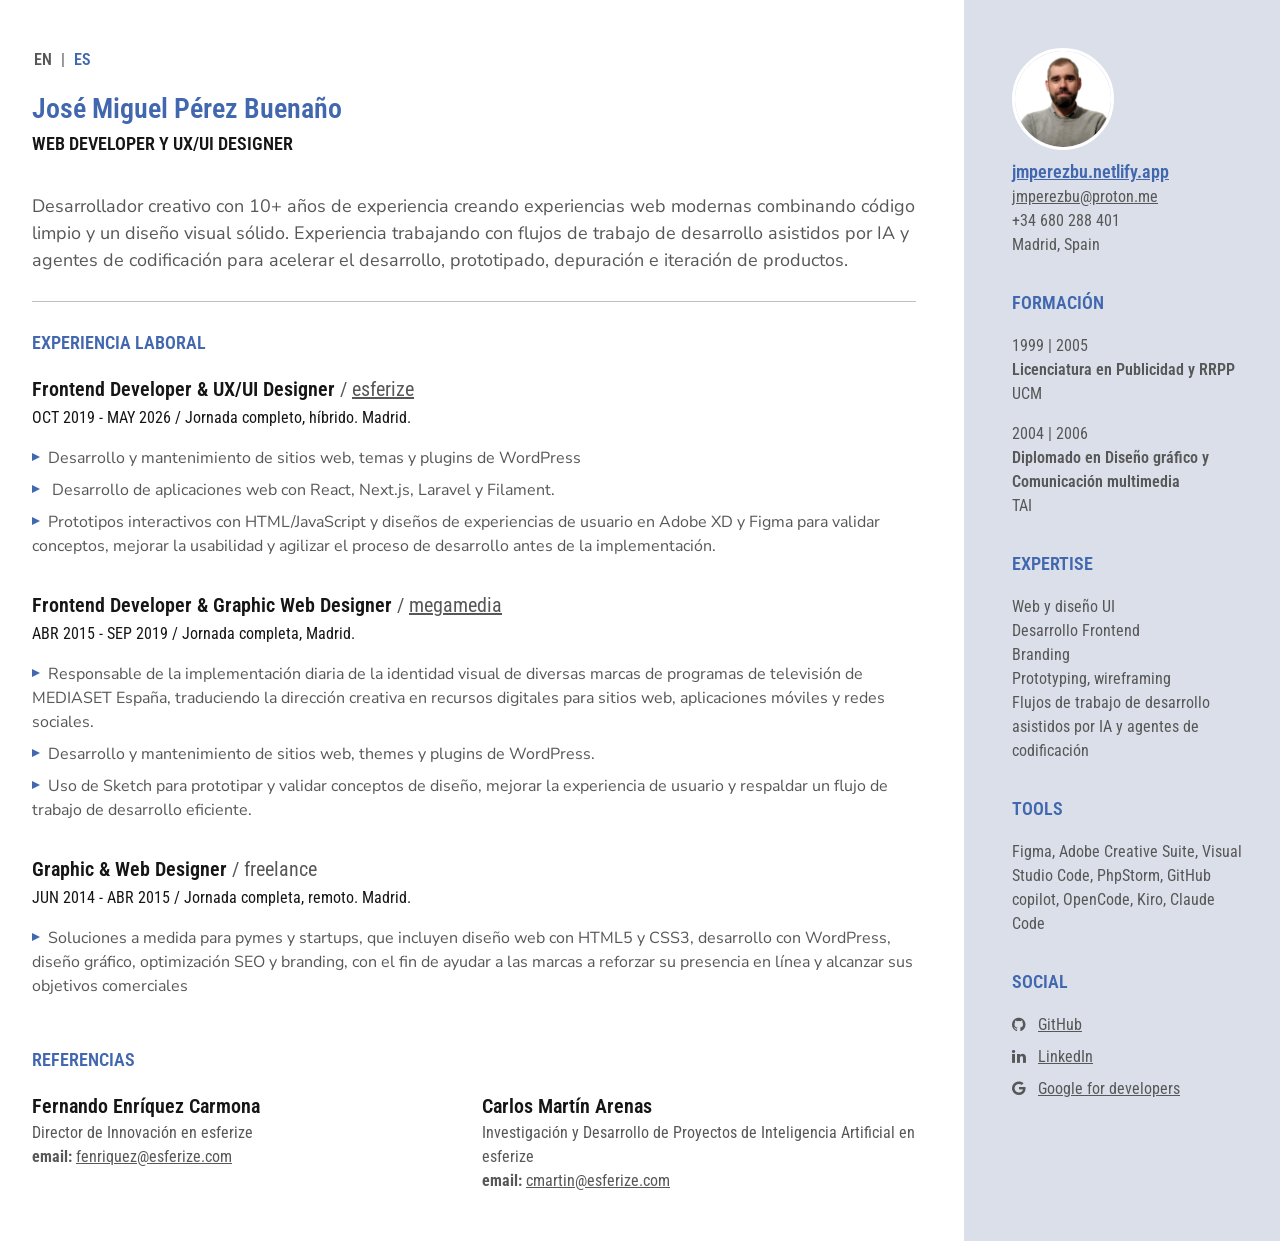
==== commit 6c3b0e6f: "work space" ====
--- a/index-es.html
+++ b/index-es.html
@@ -104,7 +104,7 @@
                                 </h4>
                                 <p class="company-date">OCT 2019 - MAY 2026 <span class="company-location">/ Jornada
                                         completo,
-                                        remoto</span></p>
+                                        híbrido. Madrid.</span></p>
                                 <div class="job-description">
                                     <p>Desarrollo y mantenimiento de sitios web, temas y plugins de WordPress</p>
                                     <p>
@@ -121,8 +121,7 @@
                                             target="_blank">megamedia</a></span>
                                 </h4>
                                 <p class="company-date">ABR 2015 - SEP 2019 <span class="company-location">/ Jornada
-                                        completa, Madrid,
-                                        España</span></p>
+                                        completa, Madrid.</span></p>
                                 <div class="job-description">
                                     <p>Responsable de la implementación diaria de la identidad visual de diversas marcas
                                         de programas de televisión de MEDIASET España, traduciendo la dirección creativa
@@ -141,7 +140,7 @@
                                 </h4>
                                 <p class="company-date">JUN 2014 - ABR 2015 <span class="company-location">/ Jornada
                                         completa,
-                                        remoto</span></p>
+                                        remoto. Madrid.</span></p>
                                 <div class="job-description">
                                     <p>Soluciones a medida para pymes y startups, que incluyen diseño web con HTML5 y
                                         CSS3, desarrollo con WordPress, diseño gráfico, optimización SEO y branding,
